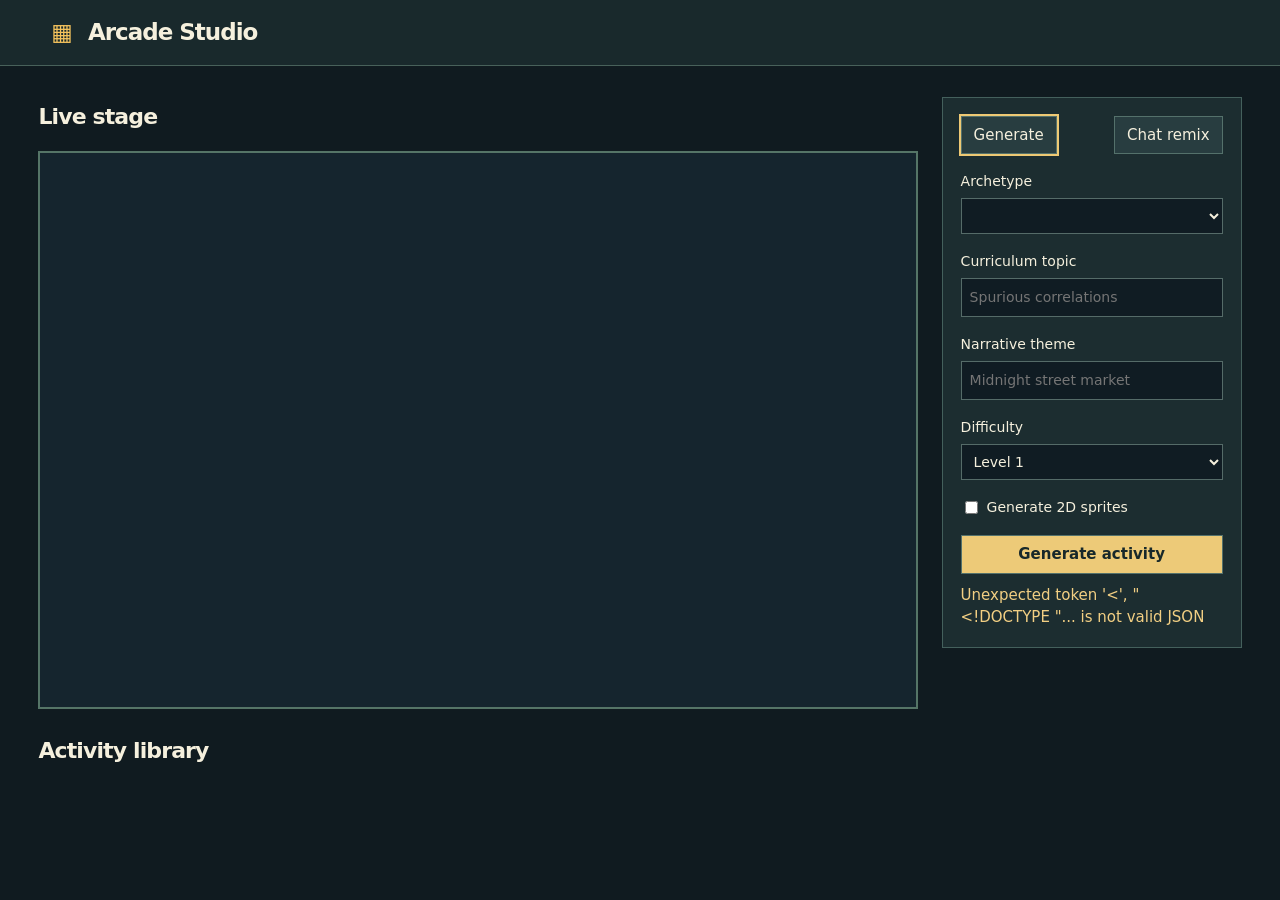
==== studio/index.html @ 6c91709a "Add 2.5D pixel-arcade renderer, 3 playable archetypes, and Arcade Studio UI" ====
<!doctype html><html lang="en"><meta charset="utf-8"><meta name="viewport" content="width=device-width,initial-scale=1"><title>Arcade Studio</title><link rel="stylesheet" href="/studio/style.css">
<header><span class="logo">▦</span> Arcade Studio</header><main><section><div class="line"><h1>Live stage</h1><div id="levels"></div></div><iframe title="Playable activity" id="stage"></iframe><h2>Activity library</h2><div id="catalog"></div></section><aside><nav><button id="genTab">Generate</button><button id="chatTab">Chat remix</button></nav><form id="generate"><label>Archetype<select id="game"></select></label><label>Curriculum topic<input id="topic" required placeholder="Spurious correlations"></label><label>Narrative theme<input id="theme" required placeholder="Midnight street market"></label><label>Difficulty<select id="difficulty"><option>Level 1</option><option>Level 1 + Level 2</option></select></label><label class="check"><input type="checkbox" id="sprites"> Generate 2D sprites</label><button class="primary">Generate activity</button></form><form id="chat" hidden><div id="history" aria-live="polite"></div><label>Remix the loaded activity<textarea required id="message" placeholder="Describe your changes"></textarea></label><button class="primary">Apply remix</button></form><output id="status" aria-live="polite"></output></aside></main><script src="/studio/app.js"></script></html>
---- studio/style.css ----
*{box-sizing:border-box}body{margin:0;background:#101b20;color:#f5f0dd;font:15px/1.5 'DM Sans',system-ui,sans-serif}header{background:#19292c;padding:15px 4vw;border-bottom:1px solid #48615a;font-size:23px;font-weight:800;letter-spacing:-1px}.logo{color:#f6c45d;margin-right:9px}main{display:grid;grid-template-columns:minmax(0,1fr) minmax(240px,300px);gap:24px;margin:16px auto;padding:0 3vw;max-width:1500px}.line,nav{display:flex;align-items:center;justify-content:space-between}h1,h2{font-size:22px;letter-spacing:-.04em}iframe{width:100%;height:clamp(450px,62vh,720px);border:2px solid #557567;background:#15252e}aside{align-self:start;margin-top:15px;background:#1c2d30;border:1px solid #44605c;padding:18px}label{display:grid;gap:6px;margin:17px 0;font-size:14px}.check{display:flex}input,select,textarea,button{font:inherit;color:inherit}input,select,textarea{min-width:0;background:#101c23;border:1px solid #556b68;padding:8px}textarea{min-height:90px}button{cursor:pointer;background:#283d40;border:1px solid #54716b;padding:7px 12px;text-align:left}button[aria-pressed=true]{outline:2px solid #eec974}.primary{background:#edca78;color:#17282a;font-weight:700;width:100%;text-align:center}#catalog{display:grid;grid-template-columns:repeat(auto-fit,minmax(165px,1fr));gap:10px}#catalog button{padding:13px;display:grid;gap:6px}small{color:#a8c3bb}#catalog img{height:44px;image-rendering:pixelated}output{display:block;margin-top:10px;color:#f2cf83}#history{max-height:230px;overflow:auto}button:disabled{opacity:.6}@media(max-width:820px){main{grid-template-columns:1fr}aside{grid-row:2}}
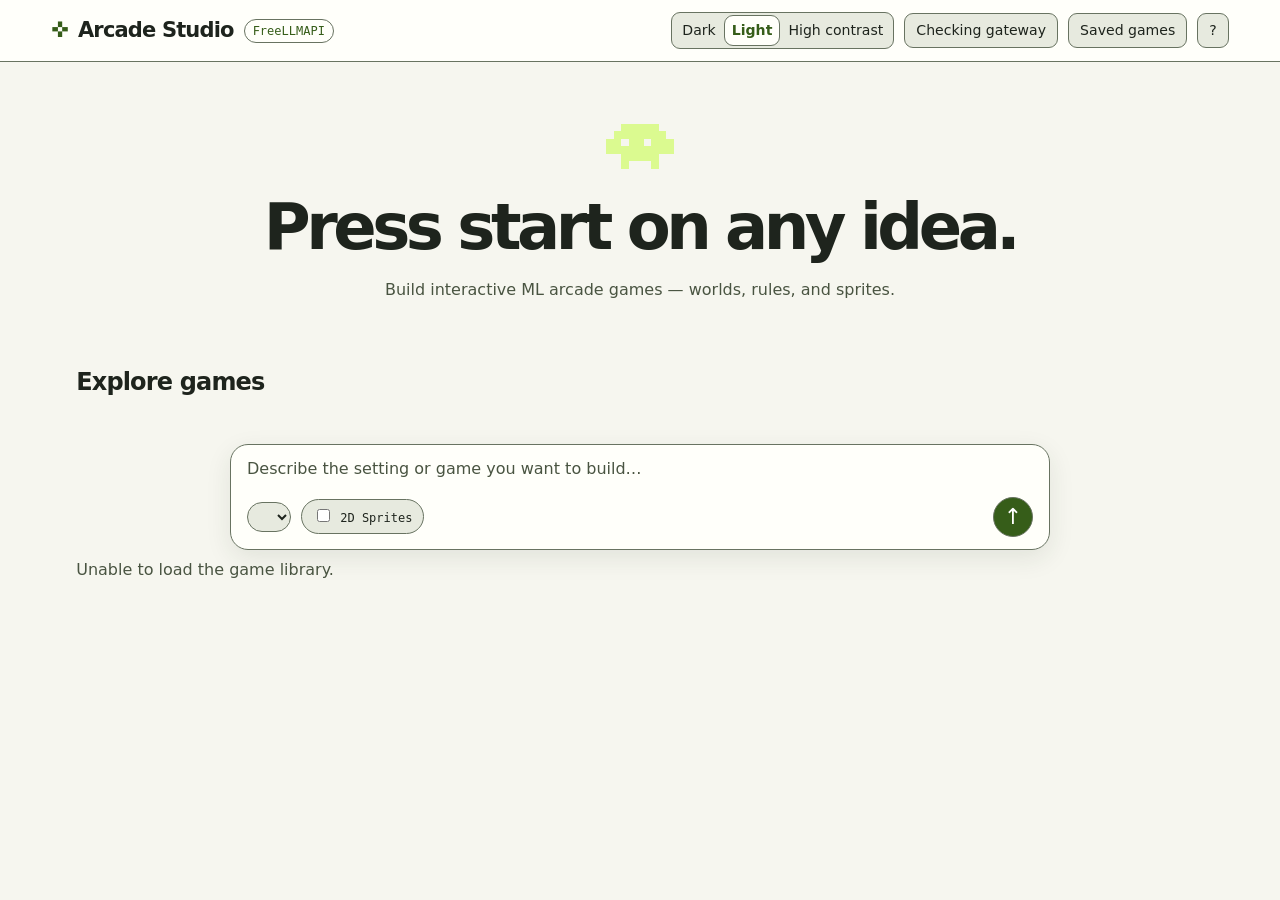
==== commit 0312630d: "QOL Changes" ====
--- a/studio/index.html
+++ b/studio/index.html
@@ -1,2 +1,18 @@
-<!doctype html><html lang="en"><meta charset="utf-8"><meta name="viewport" content="width=device-width,initial-scale=1"><title>Arcade Studio</title><link rel="stylesheet" href="/studio/style.css">
-<header><span class="logo">▦</span> Arcade Studio</header><main><section><div class="line"><h1>Live stage</h1><div id="levels"></div></div><iframe title="Playable activity" id="stage"></iframe><h2>Activity library</h2><div id="catalog"></div></section><aside><nav><button id="genTab">Generate</button><button id="chatTab">Chat remix</button></nav><form id="generate"><label>Archetype<select id="game"></select></label><label>Curriculum topic<input id="topic" required placeholder="Spurious correlations"></label><label>Narrative theme<input id="theme" required placeholder="Midnight street market"></label><label>Difficulty<select id="difficulty"><option>Level 1</option><option>Level 1 + Level 2</option></select></label><label class="check"><input type="checkbox" id="sprites"> Generate 2D sprites</label><button class="primary">Generate activity</button></form><form id="chat" hidden><div id="history" aria-live="polite"></div><label>Remix the loaded activity<textarea required id="message" placeholder="Describe your changes"></textarea></label><button class="primary">Apply remix</button></form><output id="status" aria-live="polite"></output></aside></main><script src="/studio/app.js"></script></html>
+<!doctype html>
+<html lang="en"><head><meta charset="utf-8"><meta name="viewport" content="width=device-width,initial-scale=1"><title>Arcade Studio</title><link rel="stylesheet" href="/studio/style.css"></head>
+<body><a class="skip" href="#main">Skip to main content</a>
+<header><div class="brand"><span class="mark" aria-hidden="true">✜</span> Arcade Studio <small id="model">FreeLLMAPI</small></div>
+<button id="back" aria-label="Start a new session" hidden>← New Session</button>
+<div class="controls"><div class="segmented" role="group" aria-label="Color theme">
+<button id="mode-dark" aria-label="Dark theme">Dark</button><button id="mode-light" aria-label="Light theme">Light</button><button id="mode-invert" aria-label="Inverted high contrast theme">High contrast</button></div>
+<button id="gateway" aria-label="Gateway status and connection settings" popovertarget="settings">Checking gateway</button><button id="savedToggle" aria-label="Open saved games" aria-haspopup="dialog">Saved games</button><button id="help" popovertarget="shortcuts" aria-label="Keyboard shortcuts">?</button></div></header>
+<main id="main" tabindex="-1"><section id="home"><div class="hero"><canvas id="mascot" width="29" height="24" aria-hidden="true"></canvas><h1>Press start on any idea.</h1><p>Build interactive ML arcade games — worlds, rules, and sprites.</p></div>
+<h2>Explore games</h2><div id="catalog"></div></section>
+<section hidden id="thread" role="log" aria-label="Studio conversation" aria-live="polite" aria-relevant="additions text"></section>
+<div id="dock"><form id="composer" class="composer"><textarea id="theme" rows="1" required aria-label="Message to Arcade Studio" placeholder="Describe the setting or game you want to build…"></textarea><div class="tools"><select id="game" aria-label="Game archetype"></select><label><input id="sprites" type="checkbox"> 2D Sprites</label><button class="send" id="send" aria-label="Send message">↑</button></div></form></div>
+<div id="play" hidden><div class="stage-tools"><div id="levels" role="group" aria-label="Game level"></div><button id="fullscreen" aria-label="Toggle fullscreen game stage" aria-pressed="false">Launch Fullscreen</button></div><div id="workspace"><iframe id="stage" title="Playable activity" allowfullscreen></iframe><button hidden id="remixToggle" aria-label="Focus remix composer">✦ AI</button></div></div>
+<output id="status" aria-live="polite"></output></main>
+<div popover id="shortcuts" aria-labelledby="helpTitle"><h2 id="helpTitle">Keyboard shortcuts</h2><dl><dt>Focus composer</dt><dd>/ or Ctrl / ⌘ + K</dd><dt>Send message</dt><dd>Enter</dd><dt>New line</dt><dd>Shift + Enter</dd><dt>Cycle theme</dt><dd>Alt + T</dd><dt>New session</dt><dd>Alt + H</dd><dt>Close overlay</dt><dd>Esc</dd></dl></div>
+<div popover id="settings"><form id="gatewayForm"><h2>Gateway settings</h2><label>Base URL<input id="baseUrl" required type="url"></label><label>API key<input id="apiKey" type="password" autocomplete="off" placeholder="Leave blank to keep current key"></label><p>Saved for this server session.</p><button aria-label="Save gateway connection">Save connection</button><output id="settingsMessage"></output></form></div>
+<dialog id="saved" aria-labelledby="savedTitle"><div class="line"><h2 id="savedTitle">All Saved Games</h2><button id="close" aria-label="Close saved games">×</button></div><div id="savedList"></div></dialog>
+<script src="/studio/progression.js"></script><script src="/studio/app.js"></script></body></html>
--- a/studio/style.css
+++ b/studio/style.css
@@ -1 +1,11 @@
-*{box-sizing:border-box}body{margin:0;background:#101b20;color:#f5f0dd;font:15px/1.5 'DM Sans',system-ui,sans-serif}header{background:#19292c;padding:15px 4vw;border-bottom:1px solid #48615a;font-size:23px;font-weight:800;letter-spacing:-1px}.logo{color:#f6c45d;margin-right:9px}main{display:grid;grid-template-columns:minmax(0,1fr) minmax(240px,300px);gap:24px;margin:16px auto;padding:0 3vw;max-width:1500px}.line,nav{display:flex;align-items:center;justify-content:space-between}h1,h2{font-size:22px;letter-spacing:-.04em}iframe{width:100%;height:clamp(450px,62vh,720px);border:2px solid #557567;background:#15252e}aside{align-self:start;margin-top:15px;background:#1c2d30;border:1px solid #44605c;padding:18px}label{display:grid;gap:6px;margin:17px 0;font-size:14px}.check{display:flex}input,select,textarea,button{font:inherit;color:inherit}input,select,textarea{min-width:0;background:#101c23;border:1px solid #556b68;padding:8px}textarea{min-height:90px}button{cursor:pointer;background:#283d40;border:1px solid #54716b;padding:7px 12px;text-align:left}button[aria-pressed=true]{outline:2px solid #eec974}.primary{background:#edca78;color:#17282a;font-weight:700;width:100%;text-align:center}#catalog{display:grid;grid-template-columns:repeat(auto-fit,minmax(165px,1fr));gap:10px}#catalog button{padding:13px;display:grid;gap:6px}small{color:#a8c3bb}#catalog img{height:44px;image-rendering:pixelated}output{display:block;margin-top:10px;color:#f2cf83}#history{max-height:230px;overflow:auto}button:disabled{opacity:.6}@media(max-width:820px){main{grid-template-columns:1fr}aside{grid-row:2}}
+:root{color-scheme:dark;--bg:#121316;--surface:#1b1d20;--surface-elevated:#282a2d;--text-primary:#f5f4ef;--text-secondary:#c0c3ba;--accent:#d9f78a;--border:#787e74;--on-accent:#1a2212;--shadow:#0004;--overlay:#0009;font:16px/1.5 'DM Sans',system-ui,sans-serif}
+:root[data-theme=light]{color-scheme:light;--bg:#f6f6ef;--surface:#fffffa;--surface-elevated:#e7eadf;--text-primary:#1e241d;--text-secondary:#495441;--accent:#365d19;--border:#687361;--on-accent:#fff;--shadow:#24321d18;--overlay:#161e1588}
+:root[data-theme=invert]{color-scheme:dark;--bg:#000;--surface:#000;--surface-elevated:#151515;--text-primary:#fff;--text-secondary:#fff;--accent:#ffed00;--border:#fff;--on-accent:#000;--shadow:transparent;--overlay:#000d}
+*{box-sizing:border-box}body{margin:0;color:var(--text-primary);background:var(--bg);min-height:100vh}body:before{content:'';position:fixed;inset:0;pointer-events:none;background-image:var(--matrix);opacity:.04;z-index:-1}[hidden]{display:none!important}button,input,select,textarea{font:inherit;color:inherit}button,select,.tools label,.segmented{background:var(--surface-elevated);border:1px solid var(--border);border-radius:9px}button,select,.tools label{padding:6px 11px}button{cursor:pointer;font-size:.88rem}button:hover:enabled,button[aria-pressed=true]{border-color:var(--accent)}button[aria-pressed=true]{color:var(--accent);font-weight:700}button:disabled{cursor:not-allowed}button:focus-visible,select:focus-visible,input:focus-visible,a:focus-visible,main:focus-visible{outline:3px solid var(--accent);outline-offset:3px}.skip{position:fixed;top:-100px;left:1rem;background:var(--surface);color:var(--accent);padding:.6rem;z-index:10}.skip:focus{top:8px}
+header,.controls,.brand,.tools,.line,.stage-tools{display:flex;align-items:center;gap:10px}header{flex-wrap:wrap;padding:12px 4vw;border-bottom:1px solid var(--border);background:var(--surface)}.brand{font-weight:750;font-size:21px;letter-spacing:-.04em}.mark{color:var(--accent)}.controls{margin-left:auto;flex-wrap:wrap}.segmented{display:flex;padding:2px}.segmented button{background:none;border:1px solid transparent;padding:4px 7px}.segmented button[aria-pressed=true]{background:var(--surface);border-color:var(--border)}#model,.category,label,select{font:12px/1.5 ui-monospace,monospace}#model,.category{color:var(--accent);border:1px solid var(--border);border-radius:12px;padding:2px 8px;letter-spacing:0}.hero{text-align:center;padding:clamp(24px,6vh,65px) 0 34px}.hero canvas{width:72px;image-rendering:pixelated;animation:bob 2s steps(5) infinite}.hero h1{font-size:clamp(36px,5vw,70px);letter-spacing:-.07em;line-height:1.08;margin:10px}.hero p,.card p,.summary,#status{color:var(--text-secondary)}h2,h3{letter-spacing:-.035em;margin:.5em 0}.line,.stage-tools{justify-content:space-between;flex-wrap:wrap}main{max-width:1230px;margin:auto;padding:0 4vw 20px}#catalog{display:grid;grid-template-columns:repeat(3,minmax(0,1fr));gap:16px}.card,.result{background:var(--surface);border:1px solid var(--border);border-radius:15px;overflow:hidden}.card{text-align:left;padding:0}.card:hover{transform:translateY(-2px)}.preview{position:relative;aspect-ratio:2.75}.preview canvas,.preview img{width:100%;height:100%;image-rendering:pixelated}.preview img{position:absolute;inset:0;object-fit:contain}.card-body{padding:14px 17px;display:grid;gap:6px}.category{justify-self:start}.card strong,.result h3{font-size:20px}.card p,.card h3,.result h3{margin:0}
+#thread{max-width:920px;margin:auto;padding:24px 0 8px;animation:arrive .22s ease-out}.turn{margin:12px 0 26px}.user{margin-left:auto;width:fit-content;max-width:85%;white-space:pre-wrap;background:var(--surface-elevated);border-radius:18px 18px 3px 18px;padding:10px 15px;overflow-wrap:anywhere}.assistant{overflow-wrap:anywhere}.thinking{display:inline-flex;gap:9px;align-items:center;color:var(--text-secondary)}.thinking:before{content:'';width:.55em;height:.55em;border-radius:50%;background:var(--accent);animation:pulse 1.2s ease-in-out infinite alternate}.result>.preview{max-height:140px}.stage-tools{padding:9px 12px}#levels{display:flex;gap:5px;flex-wrap:wrap}#workspace{position:relative}iframe{width:100%;height:min(74vh,740px);border:0;display:block;background:var(--surface)}#play:fullscreen{background:var(--surface);display:flex;flex-direction:column}#play:fullscreen #workspace,#play:fullscreen iframe{flex:1;height:100%}#remixToggle{position:absolute;right:13px;bottom:14px;background:var(--accent);color:var(--on-accent);border-radius:30px}
+#dock{max-width:820px;margin:24px auto 0;padding:8px 0}.conversation #dock{position:sticky;bottom:0;background:var(--bg);z-index:2}.composer{border-radius:18px;background:var(--surface);border:1px solid var(--border);box-shadow:0 8px 26px var(--shadow);padding:12px 16px}.composer:focus-within{outline:3px solid var(--accent);outline-offset:2px}.composer textarea,.composer textarea:focus-visible{display:block;width:100%;background:transparent;border:0!important;box-shadow:none!important;outline:none!important;resize:none;line-height:24px;min-height:32px;max-height:120px;padding:0;transition:height .12s}.composer textarea::placeholder{color:var(--text-secondary)}.tools{margin-top:8px}.tools label,select{border-radius:20px}input{accent-color:var(--accent)}.send{margin-left:auto;border-radius:50%;background:var(--accent);color:var(--on-accent);font-size:22px;width:40px;height:40px;padding:0}.send:disabled{background:var(--surface-elevated);color:var(--text-secondary)}
+dialog,[popover]{border:1px solid var(--border);border-radius:12px;color:var(--text-primary);background:var(--surface);padding:18px}dialog{margin:0 0 0 auto;height:100vh;max-height:100vh;width:min(390px,96vw)}dialog::backdrop{background:var(--overlay)}#savedList,#settings label{display:grid;gap:8px}[popover]{position:fixed;inset:62px 3vw auto auto;margin:0;width:min(350px,94vw)}#settings input{padding:8px;background:var(--bg);border:1px solid var(--border);border-radius:6px}dl{display:grid;grid-template-columns:1fr auto;gap:6px}dd{margin:0;color:var(--accent)}:root[data-theme=invert] :is(button,select,.card,.result,.composer,dialog,[popover],iframe){border:2px solid var(--border)}
+@keyframes arrive{from{opacity:.2;transform:translateY(5px)}}@keyframes pulse{to{opacity:.4}}@keyframes bob{50%{transform:translateY(-3px)}}@media(max-width:720px){header{gap:6px}.controls{margin:0}#catalog{grid-template-columns:repeat(3,minmax(220px,1fr));overflow:auto;padding:4px}.tools{flex-wrap:wrap}#dock{padding:5px}header button{font-size:.8rem}main{padding:0 3vw 15px}}@media(prefers-reduced-motion:reduce){*,*:before{animation:none!important;transition:none!important;scroll-behavior:auto!important}.card:hover{transform:none}}
+
+.result:focus-visible{outline:3px solid var(--accent);outline-offset:3px}html{scroll-padding:1rem}textarea::placeholder{opacity:1}
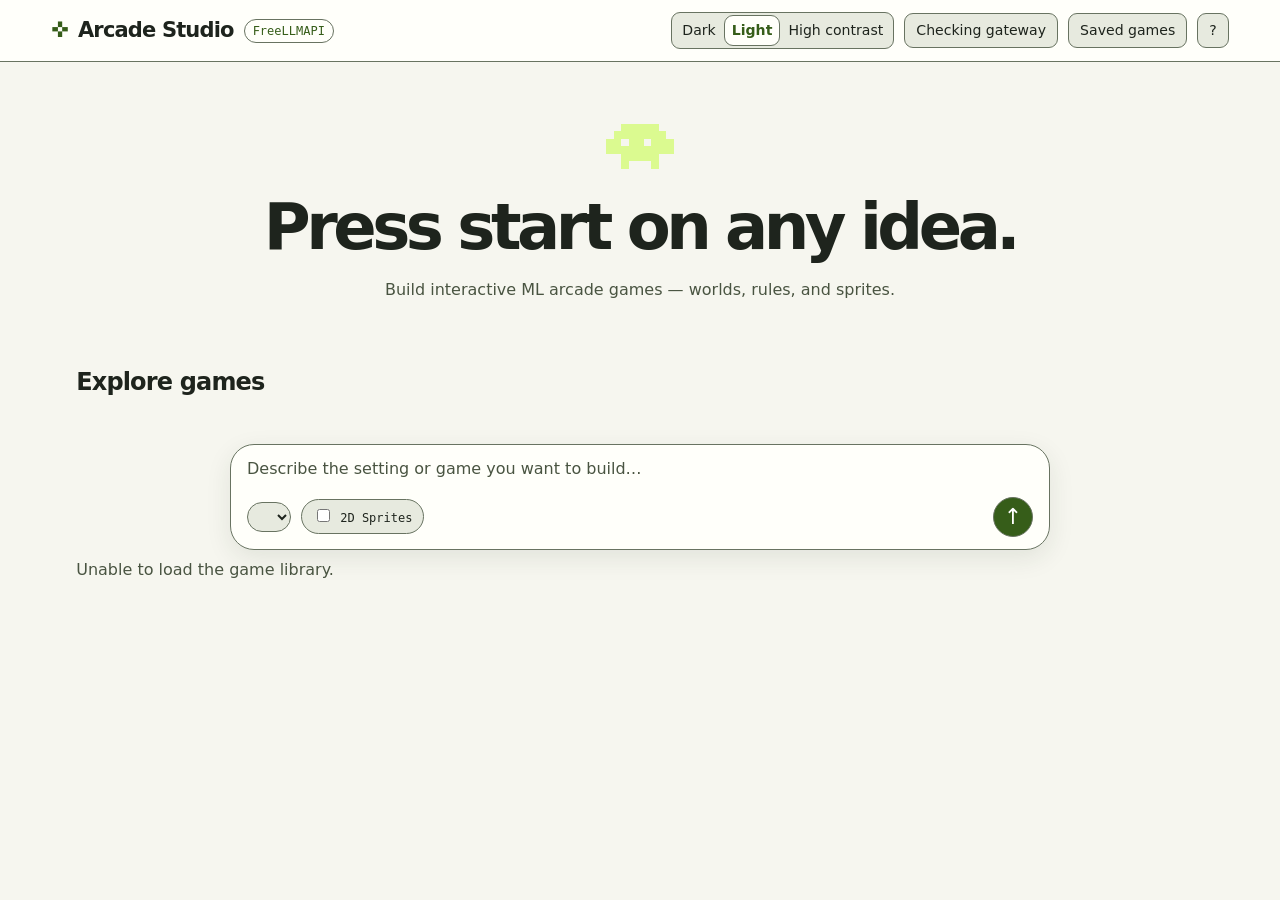
==== commit 74f8bff7: "Changed UI and added pixellab API" ====
--- a/studio/index.html
+++ b/studio/index.html
@@ -9,10 +9,14 @@
 <main id="main" tabindex="-1"><section id="home"><div class="hero"><canvas id="mascot" width="29" height="24" aria-hidden="true"></canvas><h1>Press start on any idea.</h1><p>Build interactive ML arcade games — worlds, rules, and sprites.</p></div>
 <h2>Explore games</h2><div id="catalog"></div></section>
 <section hidden id="thread" role="log" aria-label="Studio conversation" aria-live="polite" aria-relevant="additions text"></section>
-<div id="dock"><form id="composer" class="composer"><textarea id="theme" rows="1" required aria-label="Message to Arcade Studio" placeholder="Describe the setting or game you want to build…"></textarea><div class="tools"><select id="game" aria-label="Game archetype"></select><label><input id="sprites" type="checkbox"> 2D Sprites</label><button class="send" id="send" aria-label="Send message">↑</button></div></form></div>
-<div id="play" hidden><div class="stage-tools"><div id="levels" role="group" aria-label="Game level"></div><button id="fullscreen" aria-label="Toggle fullscreen game stage" aria-pressed="false">Launch Fullscreen</button></div><div id="workspace"><iframe id="stage" title="Playable activity" allowfullscreen></iframe><button hidden id="remixToggle" aria-label="Focus remix composer">✦ AI</button></div></div>
+<div id="dock" class="composer-dock"><form id="composer" class="composer"><textarea id="theme" rows="1" required aria-label="Message to Arcade Studio" placeholder="Describe the setting or game you want to build…"></textarea><div class="tools"><select id="game" aria-label="Game archetype"></select><label><input id="sprites" type="checkbox"> 2D Sprites</label><button class="send" id="send" aria-label="Send message">↑</button></div></form></div>
+<div id="play" class="stage-fullscreen-root" hidden>
+<iframe id="stage" title="Playable activity" allowfullscreen></iframe>
+<form id="stageChat" hidden><label for="remixText">Remix this game</label><textarea id="remixText" required rows="2" placeholder="Describe a change…"></textarea><button type="submit">Apply remix</button></form>
+<div class="stage-controls"><button hidden id="remixToggle" aria-label="Remix this game" aria-controls="stageChat" aria-expanded="false"><canvas id="remixMascot" width="29" height="24" aria-hidden="true"></canvas></button>
+<button id="fullscreen" aria-label="Enter fullscreen" aria-pressed="false"><svg viewBox="0 0 24 24" fill="none" stroke="currentColor" stroke-width="1.8" aria-hidden="true"><path class="expand" d="M9 3H3v6m0-6 6 6m6-6h6v6m0-6-6 6M3 15v6h6m-6 0 6-6m12 0v6h-6m6 0-6-6"/><path class="collapse" d="M3 9h6V3m0 6L3 3m12 0v6h6m-6 0 6-6M3 15h6v6m0-6-6 6m12 0v-6h6m-6 0 6 6"/></svg></button></div></div>
 <output id="status" aria-live="polite"></output></main>
 <div popover id="shortcuts" aria-labelledby="helpTitle"><h2 id="helpTitle">Keyboard shortcuts</h2><dl><dt>Focus composer</dt><dd>/ or Ctrl / ⌘ + K</dd><dt>Send message</dt><dd>Enter</dd><dt>New line</dt><dd>Shift + Enter</dd><dt>Cycle theme</dt><dd>Alt + T</dd><dt>New session</dt><dd>Alt + H</dd><dt>Close overlay</dt><dd>Esc</dd></dl></div>
-<div popover id="settings"><form id="gatewayForm"><h2>Gateway settings</h2><label>Base URL<input id="baseUrl" required type="url"></label><label>API key<input id="apiKey" type="password" autocomplete="off" placeholder="Leave blank to keep current key"></label><p>Saved for this server session.</p><button aria-label="Save gateway connection">Save connection</button><output id="settingsMessage"></output></form></div>
+<div popover id="settings"><form id="gatewayForm"><h2>Gateway settings</h2><label>Base URL<input id="baseUrl" required type="url"></label><label>API key<input id="apiKey" type="password" autocomplete="off" placeholder="Leave blank to keep current key"></label><label>PixelLab API key<input id="pixelKey" type="password" autocomplete="off" placeholder="Optional image provider"></label><small id="imageProvider"></small><p>Saved for this server session.</p><button aria-label="Save gateway connection">Save connection</button><output id="settingsMessage"></output></form></div>
 <dialog id="saved" aria-labelledby="savedTitle"><div class="line"><h2 id="savedTitle">All Saved Games</h2><button id="close" aria-label="Close saved games">×</button></div><div id="savedList"></div></dialog>
-<script src="/studio/progression.js"></script><script src="/studio/app.js"></script></body></html>
+<script src="/arcade/environment.js"></script><script src="/studio/progression.js"></script><script src="/studio/app.js"></script></body></html>
--- a/studio/style.css
+++ b/studio/style.css
@@ -2,10 +2,26 @@
 :root[data-theme=light]{color-scheme:light;--bg:#f6f6ef;--surface:#fffffa;--surface-elevated:#e7eadf;--text-primary:#1e241d;--text-secondary:#495441;--accent:#365d19;--border:#687361;--on-accent:#fff;--shadow:#24321d18;--overlay:#161e1588}
 :root[data-theme=invert]{color-scheme:dark;--bg:#000;--surface:#000;--surface-elevated:#151515;--text-primary:#fff;--text-secondary:#fff;--accent:#ffed00;--border:#fff;--on-accent:#000;--shadow:transparent;--overlay:#000d}
 *{box-sizing:border-box}body{margin:0;color:var(--text-primary);background:var(--bg);min-height:100vh}body:before{content:'';position:fixed;inset:0;pointer-events:none;background-image:var(--matrix);opacity:.04;z-index:-1}[hidden]{display:none!important}button,input,select,textarea{font:inherit;color:inherit}button,select,.tools label,.segmented{background:var(--surface-elevated);border:1px solid var(--border);border-radius:9px}button,select,.tools label{padding:6px 11px}button{cursor:pointer;font-size:.88rem}button:hover:enabled,button[aria-pressed=true]{border-color:var(--accent)}button[aria-pressed=true]{color:var(--accent);font-weight:700}button:disabled{cursor:not-allowed}button:focus-visible,select:focus-visible,input:focus-visible,a:focus-visible,main:focus-visible{outline:3px solid var(--accent);outline-offset:3px}.skip{position:fixed;top:-100px;left:1rem;background:var(--surface);color:var(--accent);padding:.6rem;z-index:10}.skip:focus{top:8px}
-header,.controls,.brand,.tools,.line,.stage-tools{display:flex;align-items:center;gap:10px}header{flex-wrap:wrap;padding:12px 4vw;border-bottom:1px solid var(--border);background:var(--surface)}.brand{font-weight:750;font-size:21px;letter-spacing:-.04em}.mark{color:var(--accent)}.controls{margin-left:auto;flex-wrap:wrap}.segmented{display:flex;padding:2px}.segmented button{background:none;border:1px solid transparent;padding:4px 7px}.segmented button[aria-pressed=true]{background:var(--surface);border-color:var(--border)}#model,.category,label,select{font:12px/1.5 ui-monospace,monospace}#model,.category{color:var(--accent);border:1px solid var(--border);border-radius:12px;padding:2px 8px;letter-spacing:0}.hero{text-align:center;padding:clamp(24px,6vh,65px) 0 34px}.hero canvas{width:72px;image-rendering:pixelated;animation:bob 2s steps(5) infinite}.hero h1{font-size:clamp(36px,5vw,70px);letter-spacing:-.07em;line-height:1.08;margin:10px}.hero p,.card p,.summary,#status{color:var(--text-secondary)}h2,h3{letter-spacing:-.035em;margin:.5em 0}.line,.stage-tools{justify-content:space-between;flex-wrap:wrap}main{max-width:1230px;margin:auto;padding:0 4vw 20px}#catalog{display:grid;grid-template-columns:repeat(3,minmax(0,1fr));gap:16px}.card,.result{background:var(--surface);border:1px solid var(--border);border-radius:15px;overflow:hidden}.card{text-align:left;padding:0}.card:hover{transform:translateY(-2px)}.preview{position:relative;aspect-ratio:2.75}.preview canvas,.preview img{width:100%;height:100%;image-rendering:pixelated}.preview img{position:absolute;inset:0;object-fit:contain}.card-body{padding:14px 17px;display:grid;gap:6px}.category{justify-self:start}.card strong,.result h3{font-size:20px}.card p,.card h3,.result h3{margin:0}
-#thread{max-width:920px;margin:auto;padding:24px 0 8px;animation:arrive .22s ease-out}.turn{margin:12px 0 26px}.user{margin-left:auto;width:fit-content;max-width:85%;white-space:pre-wrap;background:var(--surface-elevated);border-radius:18px 18px 3px 18px;padding:10px 15px;overflow-wrap:anywhere}.assistant{overflow-wrap:anywhere}.thinking{display:inline-flex;gap:9px;align-items:center;color:var(--text-secondary)}.thinking:before{content:'';width:.55em;height:.55em;border-radius:50%;background:var(--accent);animation:pulse 1.2s ease-in-out infinite alternate}.result>.preview{max-height:140px}.stage-tools{padding:9px 12px}#levels{display:flex;gap:5px;flex-wrap:wrap}#workspace{position:relative}iframe{width:100%;height:min(74vh,740px);border:0;display:block;background:var(--surface)}#play:fullscreen{background:var(--surface);display:flex;flex-direction:column}#play:fullscreen #workspace,#play:fullscreen iframe{flex:1;height:100%}#remixToggle{position:absolute;right:13px;bottom:14px;background:var(--accent);color:var(--on-accent);border-radius:30px}
-#dock{max-width:820px;margin:24px auto 0;padding:8px 0}.conversation #dock{position:sticky;bottom:0;background:var(--bg);z-index:2}.composer{border-radius:18px;background:var(--surface);border:1px solid var(--border);box-shadow:0 8px 26px var(--shadow);padding:12px 16px}.composer:focus-within{outline:3px solid var(--accent);outline-offset:2px}.composer textarea,.composer textarea:focus-visible{display:block;width:100%;background:transparent;border:0!important;box-shadow:none!important;outline:none!important;resize:none;line-height:24px;min-height:32px;max-height:120px;padding:0;transition:height .12s}.composer textarea::placeholder{color:var(--text-secondary)}.tools{margin-top:8px}.tools label,select{border-radius:20px}input{accent-color:var(--accent)}.send{margin-left:auto;border-radius:50%;background:var(--accent);color:var(--on-accent);font-size:22px;width:40px;height:40px;padding:0}.send:disabled{background:var(--surface-elevated);color:var(--text-secondary)}
+header,.controls,.brand,.tools,.line{display:flex;align-items:center;gap:10px}header{flex-wrap:wrap;padding:12px 4vw;border-bottom:1px solid var(--border);background:var(--surface)}.brand{font-weight:750;font-size:21px;letter-spacing:-.04em}.mark{color:var(--accent)}.controls{margin-left:auto;flex-wrap:wrap}.segmented{display:flex;padding:2px}.segmented button{background:none;border:1px solid transparent;padding:4px 7px}.segmented button[aria-pressed=true]{background:var(--surface);border-color:var(--border)}#model,.category,label,select{font:12px/1.5 ui-monospace,monospace}#model,.category{color:var(--accent);border:1px solid var(--border);border-radius:12px;padding:2px 8px;letter-spacing:0}.hero{text-align:center;padding:clamp(24px,6vh,65px) 0 34px}.hero canvas{width:72px;image-rendering:pixelated;animation:bob 2s steps(5) infinite}.hero h1{font-size:clamp(36px,5vw,70px);letter-spacing:-.07em;line-height:1.08;margin:10px}.hero p,.card p,.summary,#status{color:var(--text-secondary)}h2,h3{letter-spacing:-.035em;margin:.5em 0}.line{justify-content:space-between;flex-wrap:wrap}main{max-width:1230px;margin:auto;padding:0 4vw 20px}#catalog{display:grid;grid-template-columns:repeat(3,minmax(0,1fr));gap:16px}.card,.result{background:var(--surface);border:1px solid var(--border);border-radius:15px;overflow:hidden}.card{text-align:left;padding:0}.card:hover{transform:translateY(-2px)}.card-banner,.result-banner,.card-banner>canvas,:is(.game-card,.result-card) :is(img,svg){width:100%!important;max-width:none!important;height:180px;display:block;object-fit:cover}
+.card-banner{position:relative;overflow:hidden;isolation:isolate}.card-banner>canvas{position:absolute;inset:0;object-position:center 8%;image-rendering:pixelated}
+.banner-actor{position:absolute;bottom:15%;left:36%;width:min(104px,26%);aspect-ratio:1;transform:translateX(-50%)}.banner-actor:last-child{left:64%}
+.banner-actor::before{content:"";position:absolute;bottom:6%;left:19%;width:62%;height:9%;border-radius:50%;background:#14243466}
+.banner-actor canvas{position:relative;display:block;width:100%;height:100%;image-rendering:pixelated}
+.card-body{padding:14px 17px;display:grid;gap:6px}.category{justify-self:start}.card strong,.result h3{font-size:20px}.card p,.card h3,.result h3{margin:0}
+#thread{max-width:920px;margin:auto;padding:24px 0 8px;animation:arrive .22s ease-out}.turn{margin:12px 0 26px}.user{margin-left:auto;width:fit-content;max-width:85%;white-space:pre-wrap;background:var(--surface-elevated);border-radius:18px 18px 3px 18px;padding:10px 15px;overflow-wrap:anywhere}.assistant{overflow-wrap:anywhere}.thinking{display:inline-flex;gap:9px;align-items:center;color:var(--text-secondary)}.thinking:before{content:'';width:.55em;height:.55em;border-radius:50%;background:var(--accent);animation:pulse 1.2s ease-in-out infinite alternate}iframe{width:100%;height:min(74vh,740px);border:0;display:block;background:var(--surface)}
+#dock{max-width:820px;margin:24px auto 0;padding:8px 0}.conversation #dock{position:sticky;bottom:0;background:transparent;z-index:2}.composer-dock{background:transparent;border:none;box-shadow:none}.composer{border-radius:24px;overflow:hidden;background:var(--surface);border:1px solid var(--border);box-shadow:0 8px 26px var(--shadow);padding:12px 16px}.composer:focus-within{outline:3px solid var(--accent);outline-offset:2px}.composer textarea,.composer textarea:focus-visible{display:block;width:100%;background:transparent;border:0!important;box-shadow:none!important;outline:none!important;resize:none;line-height:24px;min-height:32px;max-height:120px;padding:0;transition:height .12s}.composer textarea::placeholder{color:var(--text-secondary)}.tools{margin-top:8px}.tools label,select{border-radius:20px}input{accent-color:var(--accent)}.send{margin-left:auto;border-radius:50%;background:var(--accent);color:var(--on-accent);font-size:22px;width:40px;height:40px;padding:0}.send:disabled{background:var(--surface-elevated);color:var(--text-secondary)}
 dialog,[popover]{border:1px solid var(--border);border-radius:12px;color:var(--text-primary);background:var(--surface);padding:18px}dialog{margin:0 0 0 auto;height:100vh;max-height:100vh;width:min(390px,96vw)}dialog::backdrop{background:var(--overlay)}#savedList,#settings label{display:grid;gap:8px}[popover]{position:fixed;inset:62px 3vw auto auto;margin:0;width:min(350px,94vw)}#settings input{padding:8px;background:var(--bg);border:1px solid var(--border);border-radius:6px}dl{display:grid;grid-template-columns:1fr auto;gap:6px}dd{margin:0;color:var(--accent)}:root[data-theme=invert] :is(button,select,.card,.result,.composer,dialog,[popover],iframe){border:2px solid var(--border)}
 @keyframes arrive{from{opacity:.2;transform:translateY(5px)}}@keyframes pulse{to{opacity:.4}}@keyframes bob{50%{transform:translateY(-3px)}}@media(max-width:720px){header{gap:6px}.controls{margin:0}#catalog{grid-template-columns:repeat(3,minmax(220px,1fr));overflow:auto;padding:4px}.tools{flex-wrap:wrap}#dock{padding:5px}header button{font-size:.8rem}main{padding:0 3vw 15px}}@media(prefers-reduced-motion:reduce){*,*:before{animation:none!important;transition:none!important;scroll-behavior:auto!important}.card:hover{transform:none}}
 
 .result:focus-visible{outline:3px solid var(--accent);outline-offset:3px}html{scroll-padding:1rem}textarea::placeholder{opacity:1}
+#catalog{grid-template-columns:repeat(4,minmax(0,1fr))}.card-body{position:relative}.sorter-mascot{position:absolute;right:12px;top:12px;width:18px;image-rendering:pixelated}
+.saved-game{display:grid;gap:4px}.saved-game>button:last-child{justify-self:end}
+.stage-fullscreen-root{position:relative;isolation:isolate}.stage-fullscreen-root iframe{width:100%;height:clamp(440px,64vh,740px)}
+#play:fullscreen{display:block;width:100vw;height:100vh;margin:0;padding:0;border:0}#play:fullscreen iframe{width:100%;height:100%}
+.stage-controls{position:absolute;bottom:8px;right:8px;display:flex;gap:5px;z-index:9999}
+.stage-controls button,#remixToggle{position:static;width:38px;height:38px;padding:6px;border-radius:8px;background:#162d3e;color:#e7ffec;border:1px solid #96b9bb}
+.stage-controls svg,.stage-controls canvas{display:block;width:100%;height:100%;image-rendering:pixelated}
+.collapse,#fullscreen[aria-pressed=true] .expand{display:none}#fullscreen[aria-pressed=true] .collapse{display:block}
+#stageChat{position:absolute;bottom:52px;right:9px;width:min(300px,92%);display:grid;gap:7px;padding:12px;z-index:9999;border:1px solid var(--border);border-radius:10px;background:var(--surface);color:var(--text-primary)}#stageChat[hidden]{display:none}#stageChat textarea{font:inherit;background:var(--bg);color:var(--text-primary);width:100%;resize:vertical}
+@media(max-width:900px){#catalog{grid-template-columns:repeat(2,minmax(0,1fr))}}
+@media(max-width:520px){#catalog{grid-template-columns:1fr}}
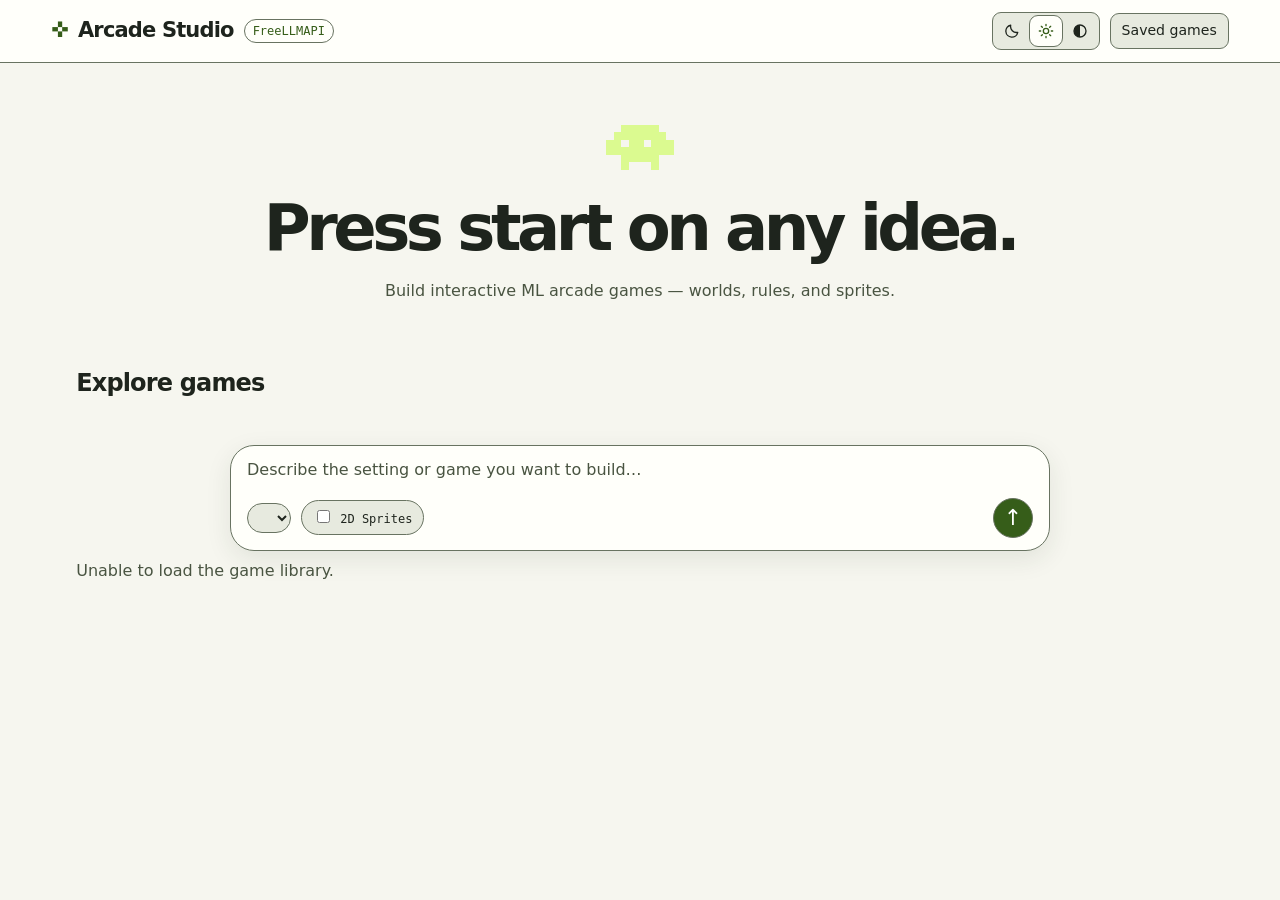
==== commit 4eab1d00: "Changed UI" ====
--- a/studio/index.html
+++ b/studio/index.html
@@ -4,8 +4,8 @@
 <header><div class="brand"><span class="mark" aria-hidden="true">✜</span> Arcade Studio <small id="model">FreeLLMAPI</small></div>
 <button id="back" aria-label="Start a new session" hidden>← New Session</button>
 <div class="controls"><div class="segmented" role="group" aria-label="Color theme">
-<button id="mode-dark" aria-label="Dark theme">Dark</button><button id="mode-light" aria-label="Light theme">Light</button><button id="mode-invert" aria-label="Inverted high contrast theme">High contrast</button></div>
-<button id="gateway" aria-label="Gateway status and connection settings" popovertarget="settings">Checking gateway</button><button id="savedToggle" aria-label="Open saved games" aria-haspopup="dialog">Saved games</button><button id="help" popovertarget="shortcuts" aria-label="Keyboard shortcuts">?</button></div></header>
+<button id="mode-dark" aria-label="Dark theme" title="Dark theme"><svg width="16" height="16" viewBox="0 0 24 24" fill="none" stroke="currentColor" stroke-width="2" stroke-linecap="round" stroke-linejoin="round" aria-hidden="true" focusable="false"><path d="M20.6 14A9 9 0 0 1 10 3.4 9 9 0 1 0 20.6 14Z"/></svg></button><button id="mode-light" aria-label="Light theme" title="Light theme"><svg width="16" height="16" viewBox="0 0 24 24" fill="none" stroke="currentColor" stroke-width="2" stroke-linecap="round" stroke-linejoin="round" aria-hidden="true" focusable="false"><circle cx="12" cy="12" r="4"/><path d="M12 2v2m0 16v2M2 12h2m16 0h2M5 5l1.5 1.5m11 11L19 19M5 19l1.5-1.5m11-11L19 5"/></svg></button><button id="mode-invert" aria-label="High contrast theme" title="High contrast theme"><svg width="16" height="16" viewBox="0 0 24 24" fill="none" stroke="currentColor" stroke-width="2" stroke-linecap="round" stroke-linejoin="round" aria-hidden="true" focusable="false"><circle cx="12" cy="12" r="9"/><path d="M12 3a9 9 0 0 0 0 18Z" fill="currentColor" stroke="none"/></svg></button></div>
+<button id="savedToggle" aria-label="Open saved games" aria-haspopup="dialog">Saved games</button></div></header>
 <main id="main" tabindex="-1"><section id="home"><div class="hero"><canvas id="mascot" width="29" height="24" aria-hidden="true"></canvas><h1>Press start on any idea.</h1><p>Build interactive ML arcade games — worlds, rules, and sprites.</p></div>
 <h2>Explore games</h2><div id="catalog"></div></section>
 <section hidden id="thread" role="log" aria-label="Studio conversation" aria-live="polite" aria-relevant="additions text"></section>
@@ -16,7 +16,5 @@
 <div class="stage-controls"><button hidden id="remixToggle" aria-label="Remix this game" aria-controls="stageChat" aria-expanded="false"><canvas id="remixMascot" width="29" height="24" aria-hidden="true"></canvas></button>
 <button id="fullscreen" aria-label="Enter fullscreen" aria-pressed="false"><svg viewBox="0 0 24 24" fill="none" stroke="currentColor" stroke-width="1.8" aria-hidden="true"><path class="expand" d="M9 3H3v6m0-6 6 6m6-6h6v6m0-6-6 6M3 15v6h6m-6 0 6-6m12 0v6h-6m6 0-6-6"/><path class="collapse" d="M3 9h6V3m0 6L3 3m12 0v6h6m-6 0 6-6M3 15h6v6m0-6-6 6m12 0v-6h6m-6 0 6 6"/></svg></button></div></div>
 <output id="status" aria-live="polite"></output></main>
-<div popover id="shortcuts" aria-labelledby="helpTitle"><h2 id="helpTitle">Keyboard shortcuts</h2><dl><dt>Focus composer</dt><dd>/ or Ctrl / ⌘ + K</dd><dt>Send message</dt><dd>Enter</dd><dt>New line</dt><dd>Shift + Enter</dd><dt>Cycle theme</dt><dd>Alt + T</dd><dt>New session</dt><dd>Alt + H</dd><dt>Close overlay</dt><dd>Esc</dd></dl></div>
-<div popover id="settings"><form id="gatewayForm"><h2>Gateway settings</h2><label>Base URL<input id="baseUrl" required type="url"></label><label>API key<input id="apiKey" type="password" autocomplete="off" placeholder="Leave blank to keep current key"></label><label>PixelLab API key<input id="pixelKey" type="password" autocomplete="off" placeholder="Optional image provider"></label><small id="imageProvider"></small><p>Saved for this server session.</p><button aria-label="Save gateway connection">Save connection</button><output id="settingsMessage"></output></form></div>
 <dialog id="saved" aria-labelledby="savedTitle"><div class="line"><h2 id="savedTitle">All Saved Games</h2><button id="close" aria-label="Close saved games">×</button></div><div id="savedList"></div></dialog>
 <script src="/arcade/environment.js"></script><script src="/studio/progression.js"></script><script src="/studio/app.js"></script></body></html>
--- a/studio/style.css
+++ b/studio/style.css
@@ -2,7 +2,7 @@
 :root[data-theme=light]{color-scheme:light;--bg:#f6f6ef;--surface:#fffffa;--surface-elevated:#e7eadf;--text-primary:#1e241d;--text-secondary:#495441;--accent:#365d19;--border:#687361;--on-accent:#fff;--shadow:#24321d18;--overlay:#161e1588}
 :root[data-theme=invert]{color-scheme:dark;--bg:#000;--surface:#000;--surface-elevated:#151515;--text-primary:#fff;--text-secondary:#fff;--accent:#ffed00;--border:#fff;--on-accent:#000;--shadow:transparent;--overlay:#000d}
 *{box-sizing:border-box}body{margin:0;color:var(--text-primary);background:var(--bg);min-height:100vh}body:before{content:'';position:fixed;inset:0;pointer-events:none;background-image:var(--matrix);opacity:.04;z-index:-1}[hidden]{display:none!important}button,input,select,textarea{font:inherit;color:inherit}button,select,.tools label,.segmented{background:var(--surface-elevated);border:1px solid var(--border);border-radius:9px}button,select,.tools label{padding:6px 11px}button{cursor:pointer;font-size:.88rem}button:hover:enabled,button[aria-pressed=true]{border-color:var(--accent)}button[aria-pressed=true]{color:var(--accent);font-weight:700}button:disabled{cursor:not-allowed}button:focus-visible,select:focus-visible,input:focus-visible,a:focus-visible,main:focus-visible{outline:3px solid var(--accent);outline-offset:3px}.skip{position:fixed;top:-100px;left:1rem;background:var(--surface);color:var(--accent);padding:.6rem;z-index:10}.skip:focus{top:8px}
-header,.controls,.brand,.tools,.line{display:flex;align-items:center;gap:10px}header{flex-wrap:wrap;padding:12px 4vw;border-bottom:1px solid var(--border);background:var(--surface)}.brand{font-weight:750;font-size:21px;letter-spacing:-.04em}.mark{color:var(--accent)}.controls{margin-left:auto;flex-wrap:wrap}.segmented{display:flex;padding:2px}.segmented button{background:none;border:1px solid transparent;padding:4px 7px}.segmented button[aria-pressed=true]{background:var(--surface);border-color:var(--border)}#model,.category,label,select{font:12px/1.5 ui-monospace,monospace}#model,.category{color:var(--accent);border:1px solid var(--border);border-radius:12px;padding:2px 8px;letter-spacing:0}.hero{text-align:center;padding:clamp(24px,6vh,65px) 0 34px}.hero canvas{width:72px;image-rendering:pixelated;animation:bob 2s steps(5) infinite}.hero h1{font-size:clamp(36px,5vw,70px);letter-spacing:-.07em;line-height:1.08;margin:10px}.hero p,.card p,.summary,#status{color:var(--text-secondary)}h2,h3{letter-spacing:-.035em;margin:.5em 0}.line{justify-content:space-between;flex-wrap:wrap}main{max-width:1230px;margin:auto;padding:0 4vw 20px}#catalog{display:grid;grid-template-columns:repeat(3,minmax(0,1fr));gap:16px}.card,.result{background:var(--surface);border:1px solid var(--border);border-radius:15px;overflow:hidden}.card{text-align:left;padding:0}.card:hover{transform:translateY(-2px)}.card-banner,.result-banner,.card-banner>canvas,:is(.game-card,.result-card) :is(img,svg){width:100%!important;max-width:none!important;height:180px;display:block;object-fit:cover}
+header,.controls,.brand,.tools,.line{display:flex;align-items:center;gap:10px}header{flex-wrap:wrap;padding:12px 4vw;border-bottom:1px solid var(--border);background:var(--surface)}.brand{font-weight:750;font-size:21px;letter-spacing:-.04em}.mark{color:var(--accent)}.controls{margin-left:auto;flex-wrap:wrap}.segmented{display:flex;padding:2px}.segmented button{width:34px;height:32px;display:inline-flex;align-items:center;justify-content:center;padding:0;background:none;border:1px solid transparent}.segmented button[aria-pressed=true]{background:var(--surface);border-color:var(--border)}#model,.category,label,select{font:12px/1.5 ui-monospace,monospace}#model,.category{color:var(--accent);border:1px solid var(--border);border-radius:12px;padding:2px 8px;letter-spacing:0}.hero{text-align:center;padding:clamp(24px,6vh,65px) 0 34px}.hero canvas{width:72px;image-rendering:pixelated;animation:bob 2s steps(5) infinite}.hero h1{font-size:clamp(36px,5vw,70px);letter-spacing:-.07em;line-height:1.08;margin:10px}.hero p,.card p,.summary,#status{color:var(--text-secondary)}h2,h3{letter-spacing:-.035em;margin:.5em 0}.line{justify-content:space-between;flex-wrap:wrap}main{max-width:1230px;margin:auto;padding:0 4vw 20px}#catalog{display:grid;grid-template-columns:repeat(3,minmax(0,1fr));gap:16px}.card,.result{background:var(--surface);border:1px solid var(--border);border-radius:15px;overflow:hidden}.card{text-align:left;padding:0}.card:hover{transform:translateY(-2px)}.card-banner,.result-banner,.card-banner>canvas,:is(.game-card,.result-card) :is(img,svg){width:100%!important;max-width:none!important;height:180px;display:block;object-fit:cover}
 .card-banner{position:relative;overflow:hidden;isolation:isolate}.card-banner>canvas{position:absolute;inset:0;object-position:center 8%;image-rendering:pixelated}
 .banner-actor{position:absolute;bottom:15%;left:36%;width:min(104px,26%);aspect-ratio:1;transform:translateX(-50%)}.banner-actor:last-child{left:64%}
 .banner-actor::before{content:"";position:absolute;bottom:6%;left:19%;width:62%;height:9%;border-radius:50%;background:#14243466}
@@ -10,7 +10,7 @@
 .card-body{padding:14px 17px;display:grid;gap:6px}.category{justify-self:start}.card strong,.result h3{font-size:20px}.card p,.card h3,.result h3{margin:0}
 #thread{max-width:920px;margin:auto;padding:24px 0 8px;animation:arrive .22s ease-out}.turn{margin:12px 0 26px}.user{margin-left:auto;width:fit-content;max-width:85%;white-space:pre-wrap;background:var(--surface-elevated);border-radius:18px 18px 3px 18px;padding:10px 15px;overflow-wrap:anywhere}.assistant{overflow-wrap:anywhere}.thinking{display:inline-flex;gap:9px;align-items:center;color:var(--text-secondary)}.thinking:before{content:'';width:.55em;height:.55em;border-radius:50%;background:var(--accent);animation:pulse 1.2s ease-in-out infinite alternate}iframe{width:100%;height:min(74vh,740px);border:0;display:block;background:var(--surface)}
 #dock{max-width:820px;margin:24px auto 0;padding:8px 0}.conversation #dock{position:sticky;bottom:0;background:transparent;z-index:2}.composer-dock{background:transparent;border:none;box-shadow:none}.composer{border-radius:24px;overflow:hidden;background:var(--surface);border:1px solid var(--border);box-shadow:0 8px 26px var(--shadow);padding:12px 16px}.composer:focus-within{outline:3px solid var(--accent);outline-offset:2px}.composer textarea,.composer textarea:focus-visible{display:block;width:100%;background:transparent;border:0!important;box-shadow:none!important;outline:none!important;resize:none;line-height:24px;min-height:32px;max-height:120px;padding:0;transition:height .12s}.composer textarea::placeholder{color:var(--text-secondary)}.tools{margin-top:8px}.tools label,select{border-radius:20px}input{accent-color:var(--accent)}.send{margin-left:auto;border-radius:50%;background:var(--accent);color:var(--on-accent);font-size:22px;width:40px;height:40px;padding:0}.send:disabled{background:var(--surface-elevated);color:var(--text-secondary)}
-dialog,[popover]{border:1px solid var(--border);border-radius:12px;color:var(--text-primary);background:var(--surface);padding:18px}dialog{margin:0 0 0 auto;height:100vh;max-height:100vh;width:min(390px,96vw)}dialog::backdrop{background:var(--overlay)}#savedList,#settings label{display:grid;gap:8px}[popover]{position:fixed;inset:62px 3vw auto auto;margin:0;width:min(350px,94vw)}#settings input{padding:8px;background:var(--bg);border:1px solid var(--border);border-radius:6px}dl{display:grid;grid-template-columns:1fr auto;gap:6px}dd{margin:0;color:var(--accent)}:root[data-theme=invert] :is(button,select,.card,.result,.composer,dialog,[popover],iframe){border:2px solid var(--border)}
+dialog{border:1px solid var(--border);border-radius:12px;color:var(--text-primary);background:var(--surface);padding:18px}dialog{margin:0 0 0 auto;height:100vh;max-height:100vh;width:min(390px,96vw)}dialog::backdrop{background:var(--overlay)}#savedList{display:grid;gap:8px}:root[data-theme=invert] :is(button,select,.card,.result,.composer,dialog,iframe){border:2px solid var(--border)}
 @keyframes arrive{from{opacity:.2;transform:translateY(5px)}}@keyframes pulse{to{opacity:.4}}@keyframes bob{50%{transform:translateY(-3px)}}@media(max-width:720px){header{gap:6px}.controls{margin:0}#catalog{grid-template-columns:repeat(3,minmax(220px,1fr));overflow:auto;padding:4px}.tools{flex-wrap:wrap}#dock{padding:5px}header button{font-size:.8rem}main{padding:0 3vw 15px}}@media(prefers-reduced-motion:reduce){*,*:before{animation:none!important;transition:none!important;scroll-behavior:auto!important}.card:hover{transform:none}}
 
 .result:focus-visible{outline:3px solid var(--accent);outline-offset:3px}html{scroll-padding:1rem}textarea::placeholder{opacity:1}
